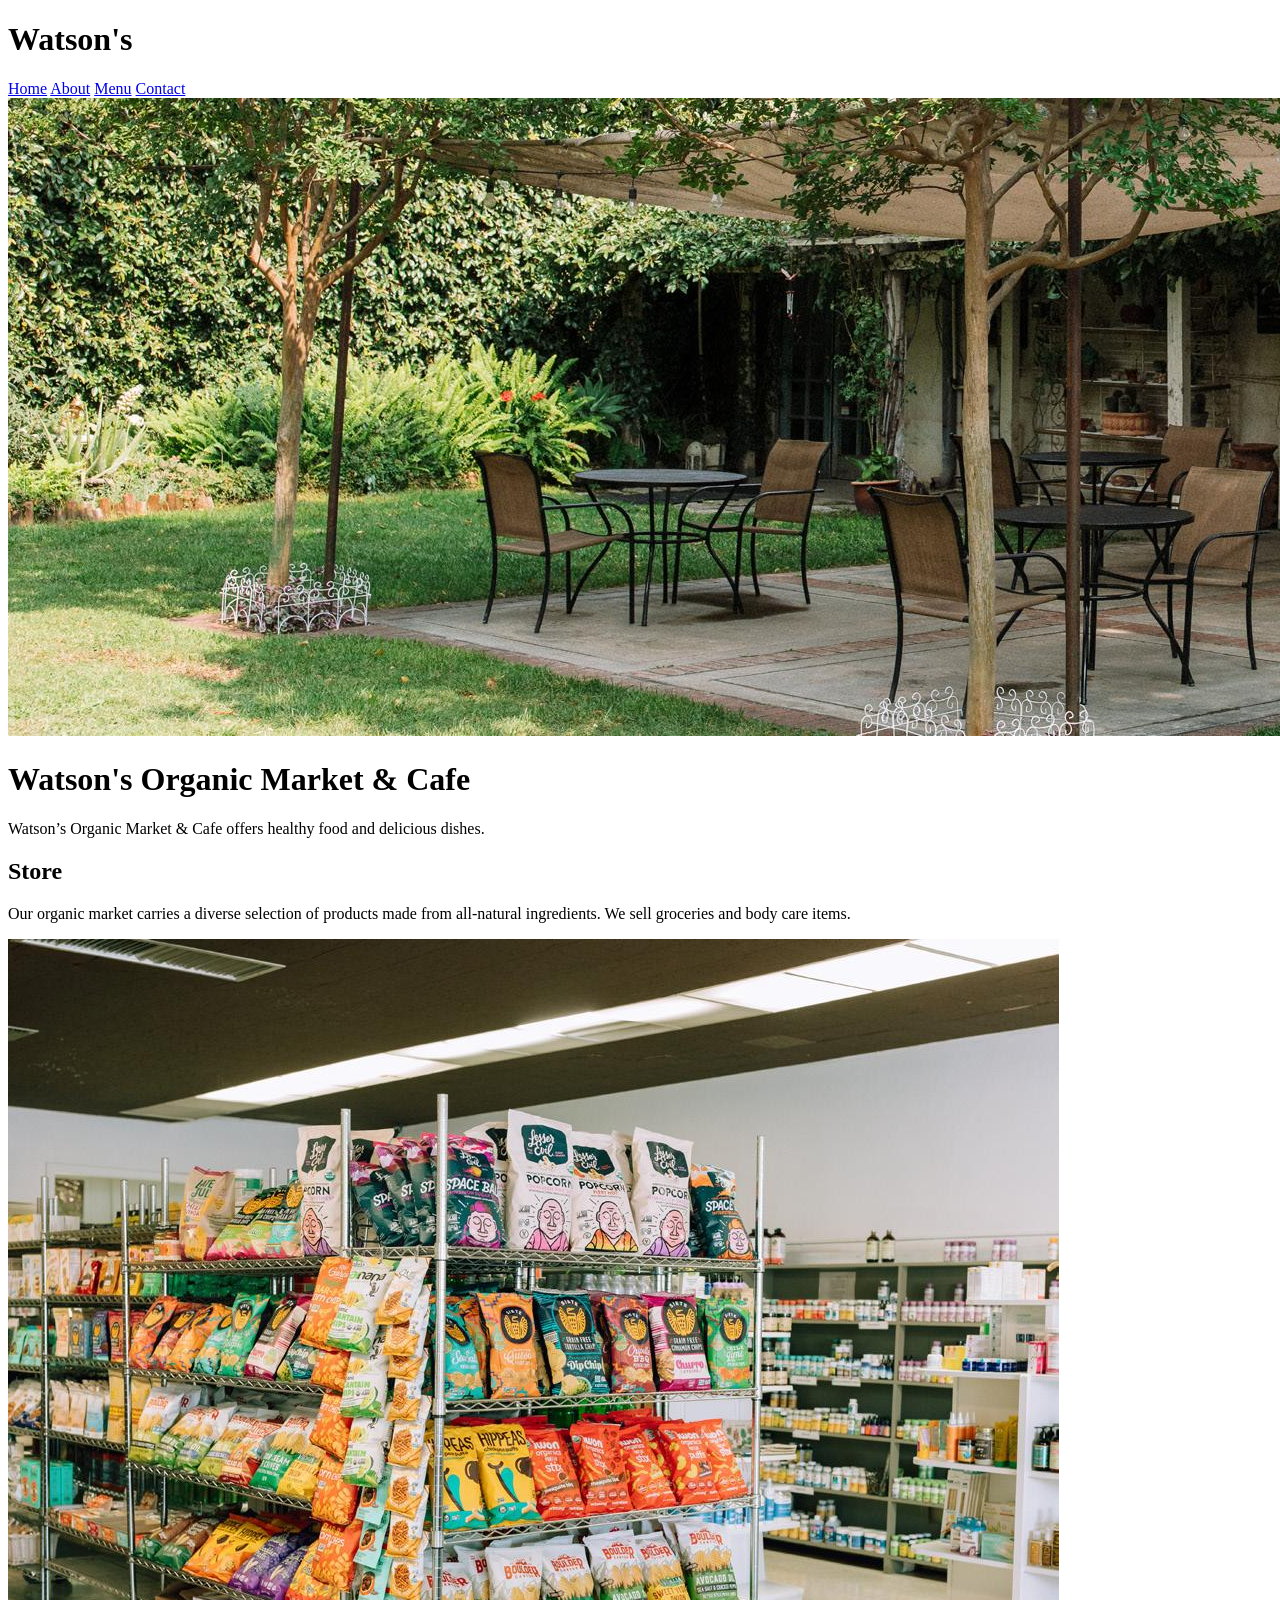
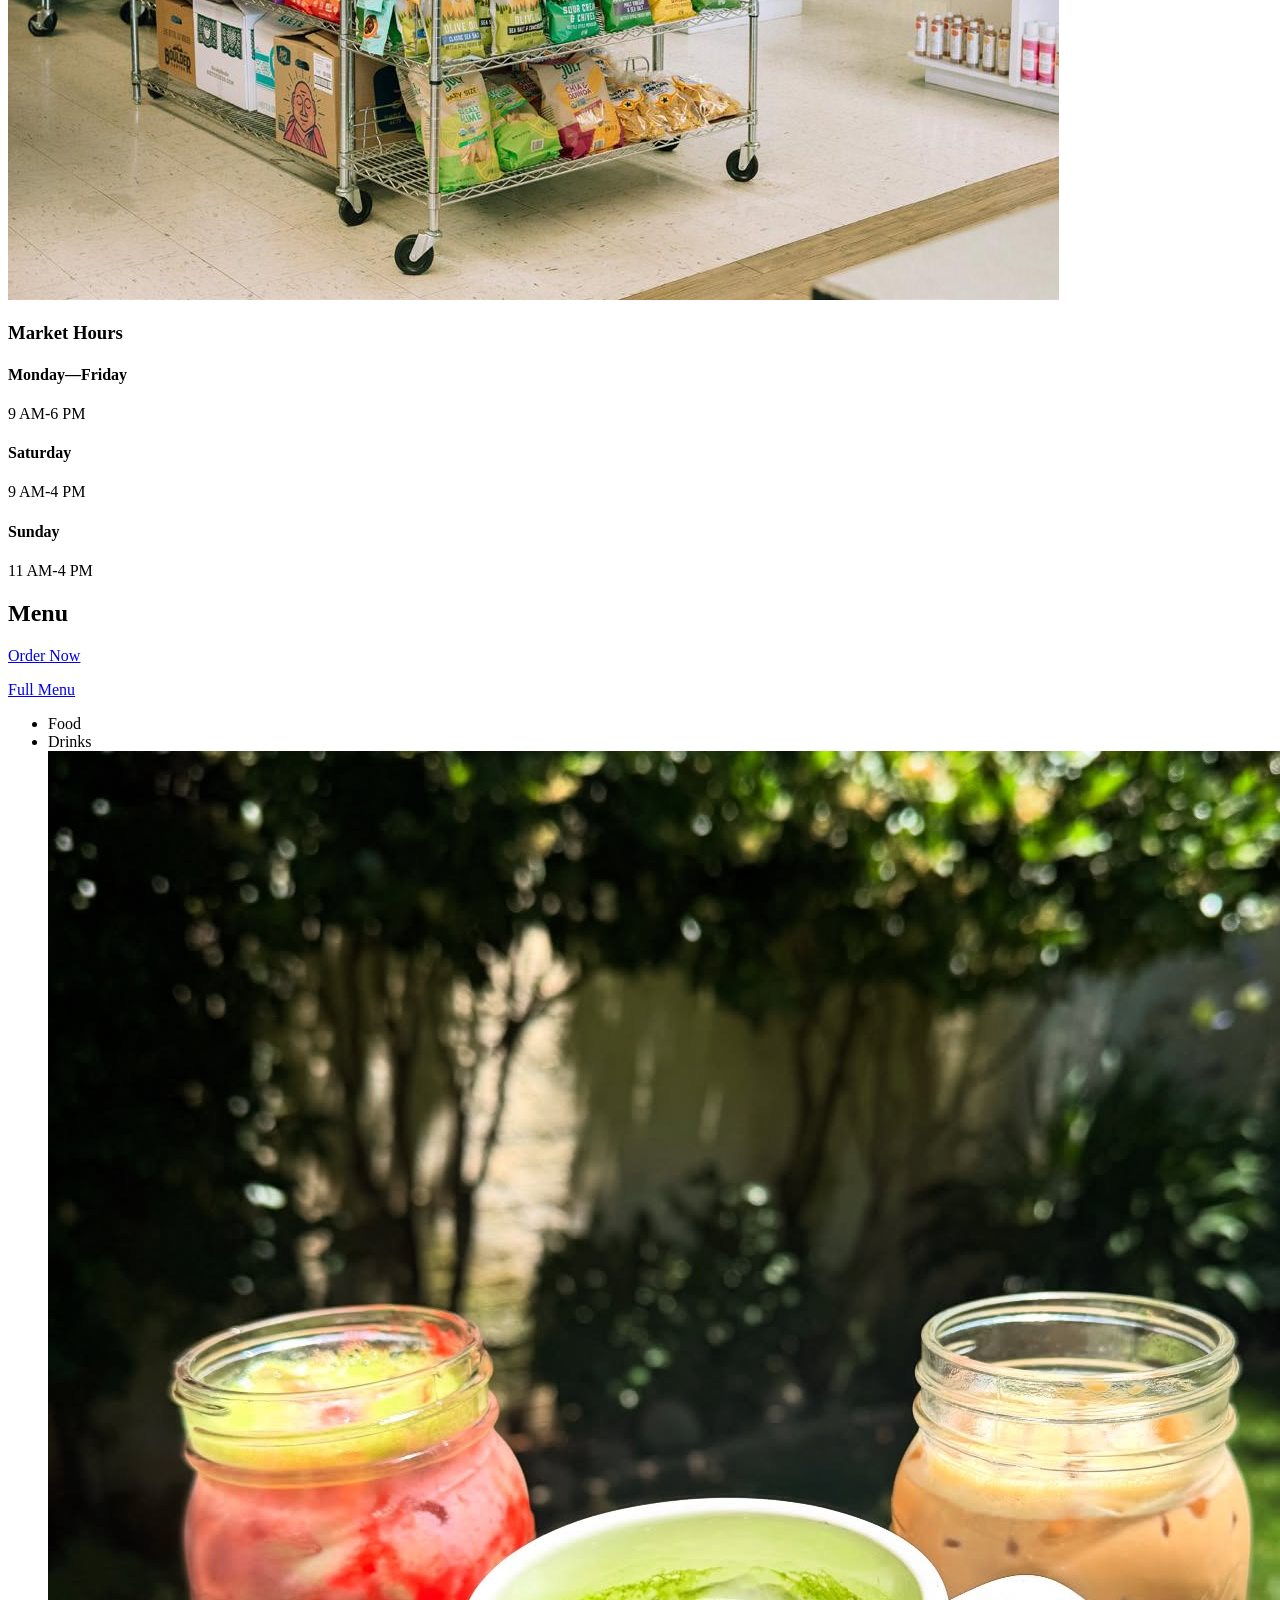
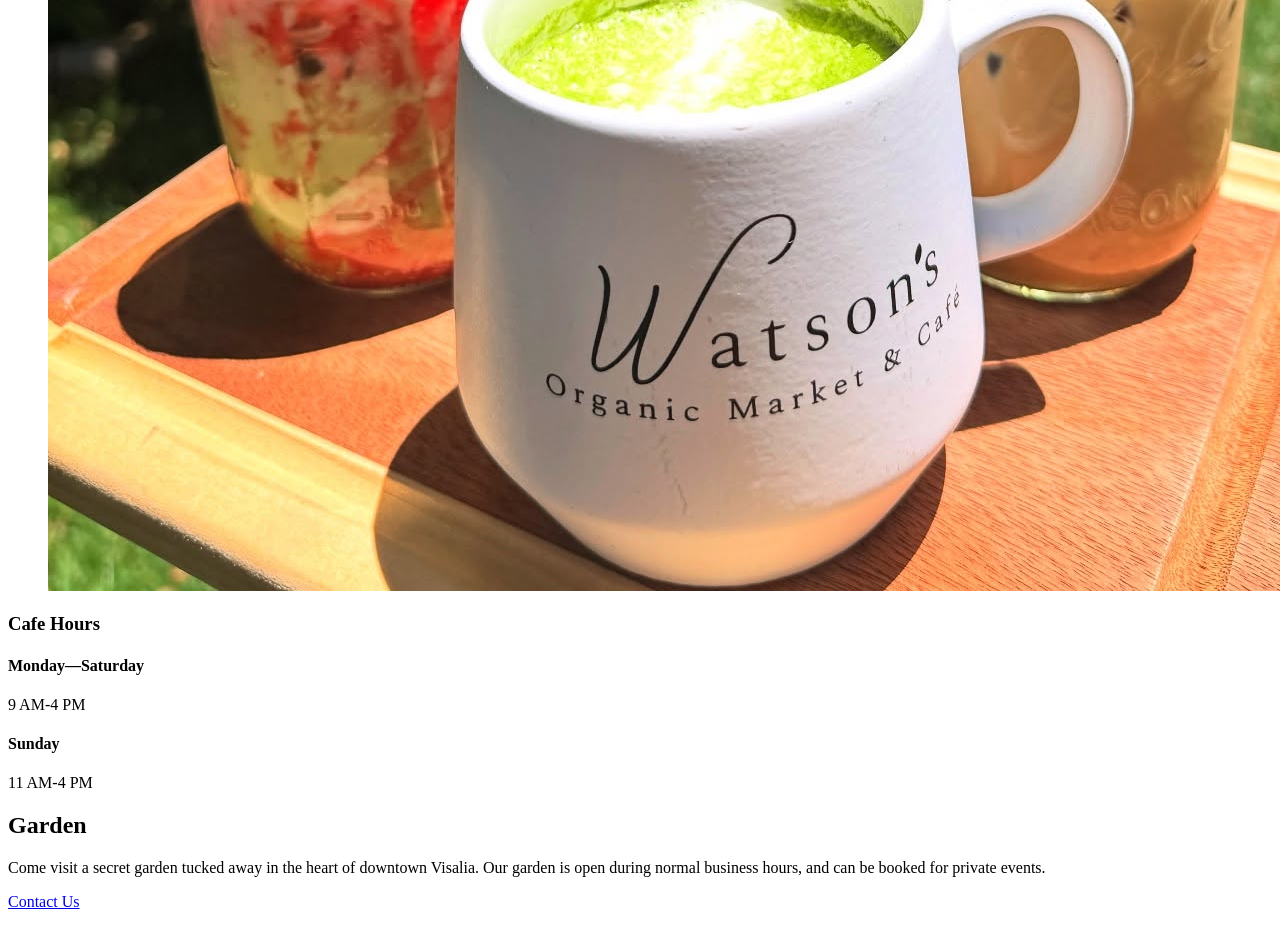
==== index.html @ 5d428610 "Initial upload of .html files and /images folder" ====
<!DOCTYPE html>
<html>

<head>
  <meta charset="UTF-8">
  <meta name="viewport" content="width=device-width, initial-scale=1.0">
  <title>Home | Watson's Organic Market & Cafe</title>
  <link rel="stylesheet" type="text/css" href="styles.css">
</head>

<body>
  <header>
    <h1 class="logo">Watson's</h1>
    <nav class="menu" aria-label="Main navigation">
      <a class="nav-item" href="index.html" aria-current="page">Home</a>
      <a class="nav-item" href="about.html">About</a>
      <a class="nav-item" href="menu.html">Menu</a>
      <a class="nav-item" href="contact.html">Contact</a>
    </nav>
    <!-- hero image -->
    <img src="images/garden.jpeg" alt="The garden at Watson's Organic Market & Cafe">
  </header>
  <main>
    <h1>Watson's Organic Market & Cafe</h1>
    <p>Watson’s Organic Market & Cafe offers healthy food and delicious dishes.</p>
    <h2>Store</h2>
    <p>Our organic market carries a diverse selection of products made from all-natural
      ingredients. We sell groceries and body care items.</p>
    <img src="images/market.jpeg" alt="Inside Watson's Organic Market">
    <h3>Market Hours</h3>
    <h4>Monday—Friday</h4>
    <p>9 AM-6 PM</p>
    <h4>Saturday</h4>
    <p>9 AM-4 PM</p>
    <h4>Sunday</h4>
    <p>11 AM-4 PM</p>
    <h2>Menu</h2>
    <p><a href="https://www.toasttab.com/local/order/watsons/r-368c5b5f-492b-4f40-b128-8e22a67a8523">Order Now</a></p>
    <!-- style order link as button -->
    <p><a href="menu.html">Full Menu</a></p>
    <ul>
      <li>Food</li>
      <li>Drinks</li>
      <img src="images/assorted-drinks.jpg" alt="Assorted drinks from Watson's">
    </ul>
    <h3>Cafe Hours</h3>
    <h4>Monday—Saturday</h4>
    <p>9 AM-4 PM</p>
    <h4>Sunday</h4>
    <p>11 AM-4 PM</p>
    <p></p>
    <h2>Garden</h2>
    <p>Come visit a secret garden tucked away in the heart of downtown Visalia. Our garden is open during normal business hours, and can be booked for private events.</p>
    <p><a href="contact.html">Contact Us</a></p>
  </main>
  <footer></footer>
</body>

</html>
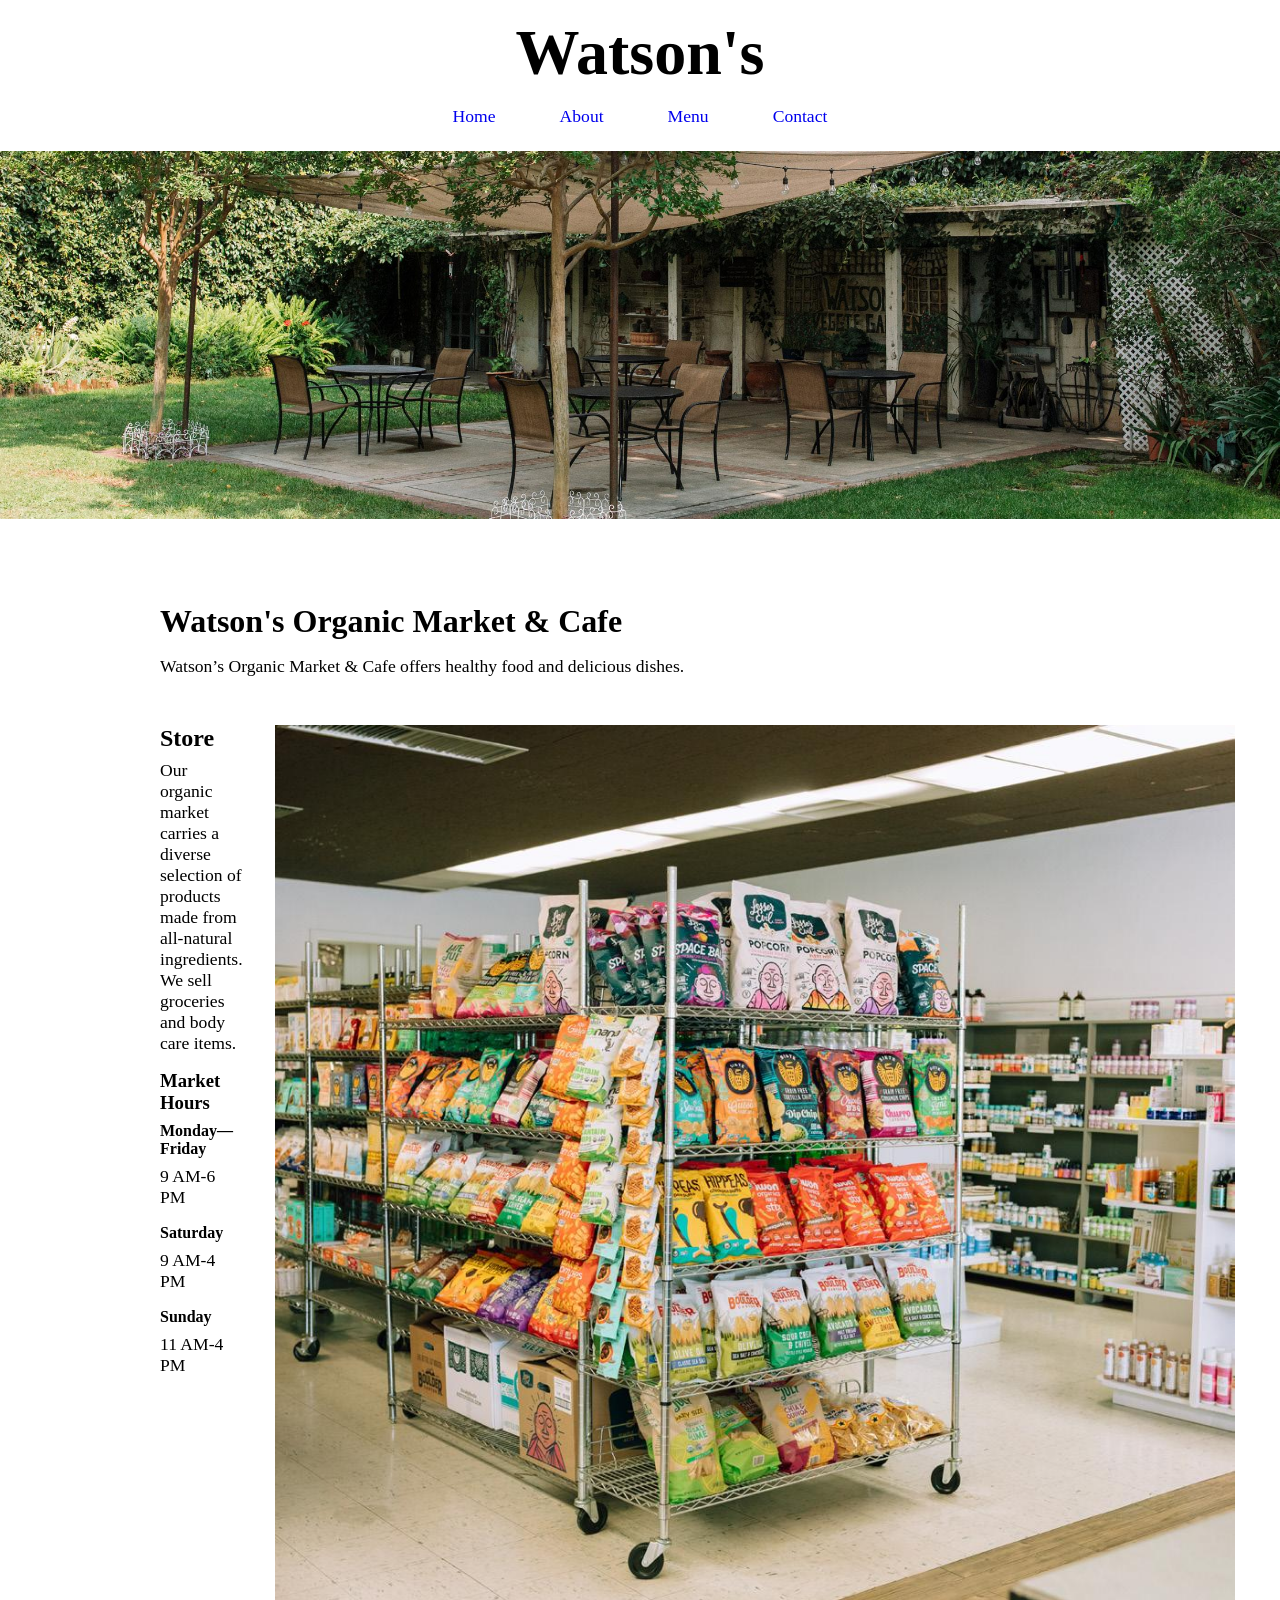
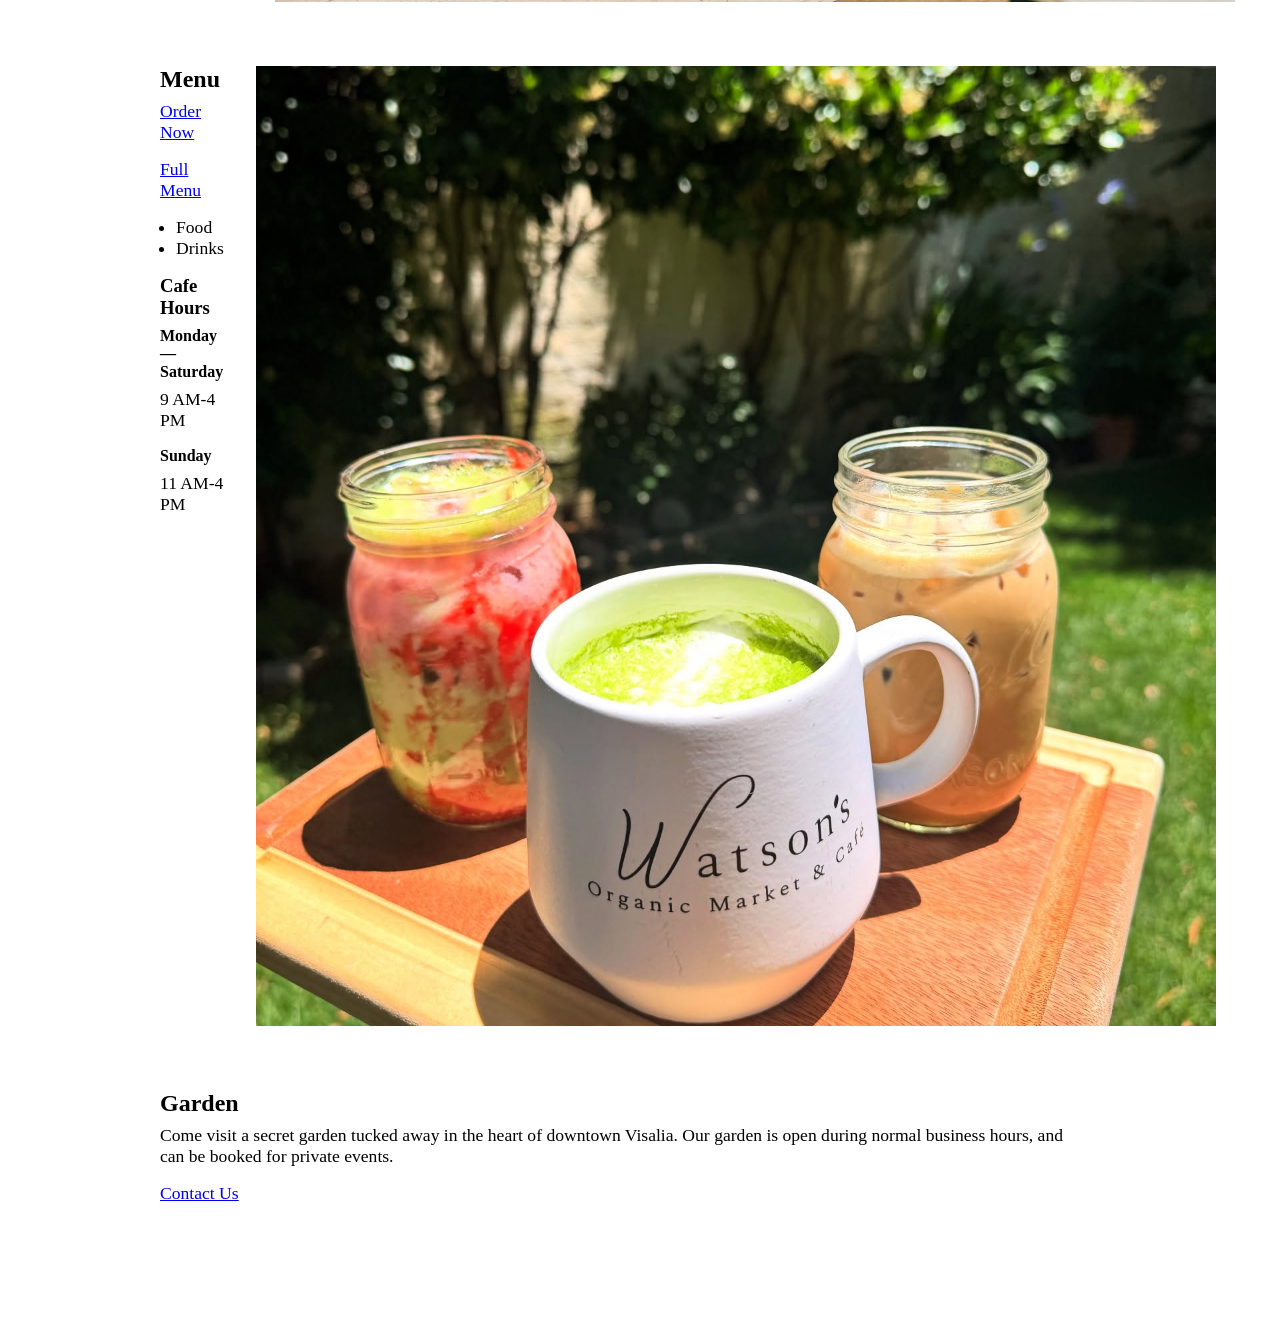
==== commit ecd5a3c4: "Updated .html files, uploaded initial .css styling" ====
--- a/index.html
+++ b/index.html
@@ -12,10 +12,12 @@
   <header>
     <h1 class="logo">Watson's</h1>
     <nav class="menu" aria-label="Main navigation">
-      <a class="nav-item" href="index.html" aria-current="page">Home</a>
-      <a class="nav-item" href="about.html">About</a>
-      <a class="nav-item" href="menu.html">Menu</a>
-      <a class="nav-item" href="contact.html">Contact</a>
+    <ul class="nav-list">
+      <li><a class="nav-item" href="index.html">Home</a></li>
+      <li><a class="nav-item" href="about.html">About</a></li>
+      <li><a class="nav-item" href="menu.html">Menu</a></li>
+      <li><a class="nav-item" href="contact.html" aria-current="page">Contact</a></li>
+    </ul>
     </nav>
     <!-- hero image -->
     <img src="images/garden.jpeg" alt="The garden at Watson's Organic Market & Cafe">
@@ -23,35 +25,46 @@
   <main>
     <h1>Watson's Organic Market & Cafe</h1>
     <p>Watson’s Organic Market & Cafe offers healthy food and delicious dishes.</p>
-    <h2>Store</h2>
-    <p>Our organic market carries a diverse selection of products made from all-natural
+    <section id="store">
+      <div class="card">
+        <h2>Store</h2>
+        <p>Our organic market carries a diverse selection of products made from all-natural
       ingredients. We sell groceries and body care items.</p>
-    <img src="images/market.jpeg" alt="Inside Watson's Organic Market">
-    <h3>Market Hours</h3>
-    <h4>Monday—Friday</h4>
-    <p>9 AM-6 PM</p>
-    <h4>Saturday</h4>
-    <p>9 AM-4 PM</p>
-    <h4>Sunday</h4>
-    <p>11 AM-4 PM</p>
-    <h2>Menu</h2>
-    <p><a href="https://www.toasttab.com/local/order/watsons/r-368c5b5f-492b-4f40-b128-8e22a67a8523">Order Now</a></p>
-    <!-- style order link as button -->
-    <p><a href="menu.html">Full Menu</a></p>
-    <ul>
-      <li>Food</li>
-      <li>Drinks</li>
+        <h3>Market Hours</h3>
+        <h4>Monday—Friday</h4>
+        <p>9 AM-6 PM</p>
+        <h4>Saturday</h4>
+        <p>9 AM-4 PM</p>
+        <h4>Sunday</h4>
+        <p>11 AM-4 PM</p>
+      </div>
+      <img src="images/market.jpeg" alt="Inside Watson's Organic Market">
+    </section>
+    <section id="menu">
+      <div class="card">
+        <h2>Menu</h2>
+        <p><a href="https://www.toasttab.com/local/order/watsons/r-368c5b5f-492b-4f40-b128-8e22a67a8523">Order Now</a></p>
+        <!-- style order link as button -->
+        <p><a href="menu.html">Full Menu</a></p>
+        <ul>
+          <li>Food</li>
+          <li>Drinks</li>
+        </ul>
+        <h3>Cafe Hours</h3>
+        <h4>Monday—Saturday</h4>
+        <p>9 AM-4 PM</p>
+        <h4>Sunday</h4>
+        <p>11 AM-4 PM</p>
+      </div>
       <img src="images/assorted-drinks.jpg" alt="Assorted drinks from Watson's">
-    </ul>
-    <h3>Cafe Hours</h3>
-    <h4>Monday—Saturday</h4>
-    <p>9 AM-4 PM</p>
-    <h4>Sunday</h4>
-    <p>11 AM-4 PM</p>
-    <p></p>
-    <h2>Garden</h2>
-    <p>Come visit a secret garden tucked away in the heart of downtown Visalia. Our garden is open during normal business hours, and can be booked for private events.</p>
-    <p><a href="contact.html">Contact Us</a></p>
+    </section>
+    <section id="garden">
+      <div class="card">
+        <h2>Garden</h2>
+        <p>Come visit a secret garden tucked away in the heart of downtown Visalia. Our garden is open during normal business hours, and can be booked for private events.</p>
+        <p><a href="contact.html">Contact Us</a></p>
+      </div>
+    </section>
   </main>
   <footer></footer>
 </body>
--- a/styles.css
+++ b/styles.css
@@ -0,0 +1,118 @@
+* {
+    margin: 0px;
+    padding: 0px;
+}
+
+main {
+    width: 75%;
+    margin: auto;
+    padding: 5rem;
+}
+
+nav {
+    padding: 0rem 0rem 0.5rem 0rem;
+}
+
+section {
+    display: flex;
+    padding: 2rem 0rem;
+}
+
+h1 {
+    padding: 0rem 0rem 1rem 0rem;
+}
+
+h2, h3, h4 {
+    padding: 0rem 0rem 0.5rem 0rem;
+}
+
+p, ul {
+    padding: 0rem 0rem 1rem 0rem;
+    font-size: 1.1rem;
+}
+
+ul {
+    padding: 0rem 0rem 1rem 1rem;
+}
+
+
+img {
+    width: 100%;
+}
+
+form {
+    padding: 0rem 0rem 1rem 0rem;
+}
+
+label {
+    display: block;
+    font-size: 1.1rem;
+}
+
+input, textarea {
+    margin: 0rem 0rem 0.5rem 0rem;
+}
+
+.logo {
+    text-align: center;
+    font-size: 4rem;
+    padding: 1rem 0rem 0rem 0rem;
+}
+
+.nav-list {
+    list-style-type: none;
+    display: flex;
+    justify-content: center;
+    padding: 1rem 0rem;
+    margin: auto;
+}
+
+.nav-list > ul > li {
+    
+    display: inline-block;
+    
+}
+
+.nav-list a {
+    padding: 1rem 2rem;
+    text-decoration: none;
+}
+
+.card {
+    width: 100%;
+    padding: 0rem 2rem 0rem 0rem;
+    
+}
+
+@media (max-width: 768px) {
+    
+    main {
+        padding: 4rem 0rem;
+    }
+    
+    header {
+        padding: 4rem 0rem 0rem 0rem;
+    }
+    
+    section {
+        padding: 0rem;
+        display: block;
+    }
+    
+    p, ul, label {
+        font-size: 1.25rem;
+    }
+    
+    img {
+        margin: 1rem 0rem;
+    }
+    
+    textarea {
+        width: 100%;
+    }
+    
+    .nav-list a {
+        padding: 0.5rem;
+        text-decoration: none;
+    }
+}
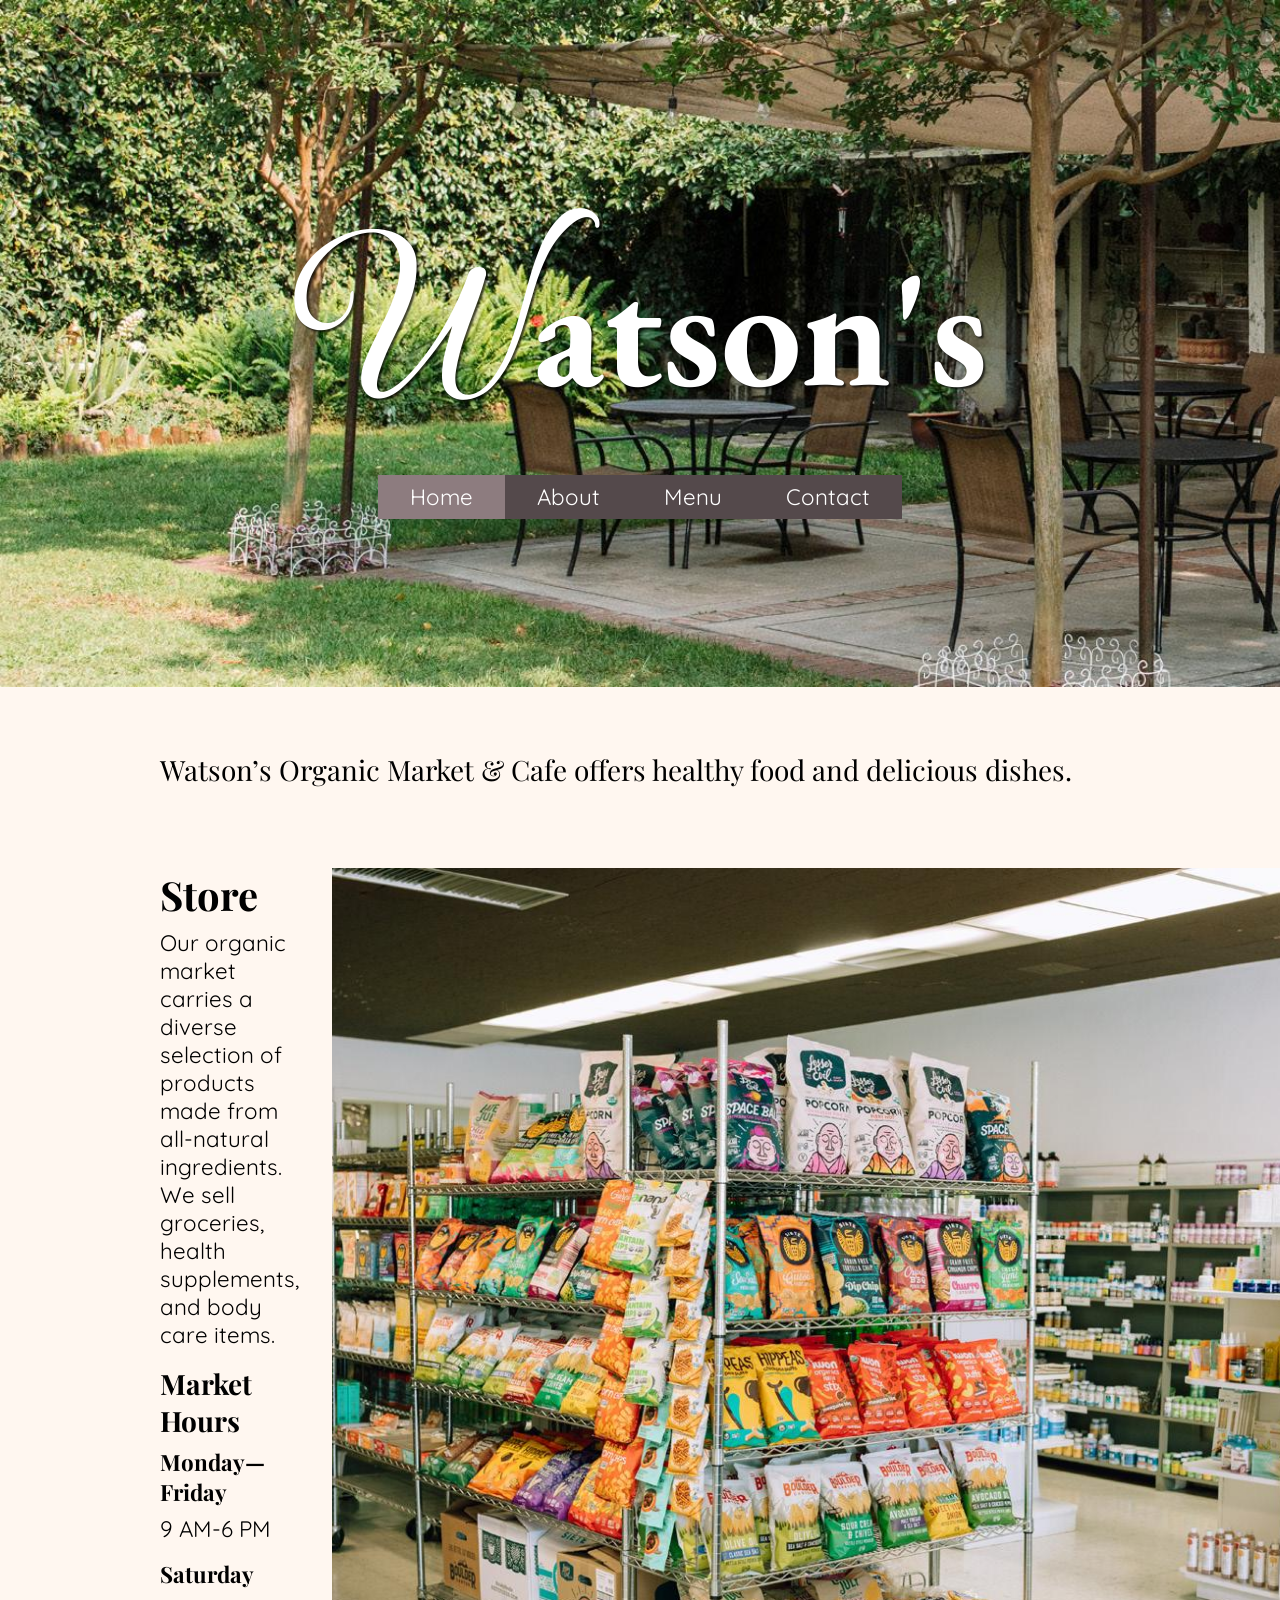
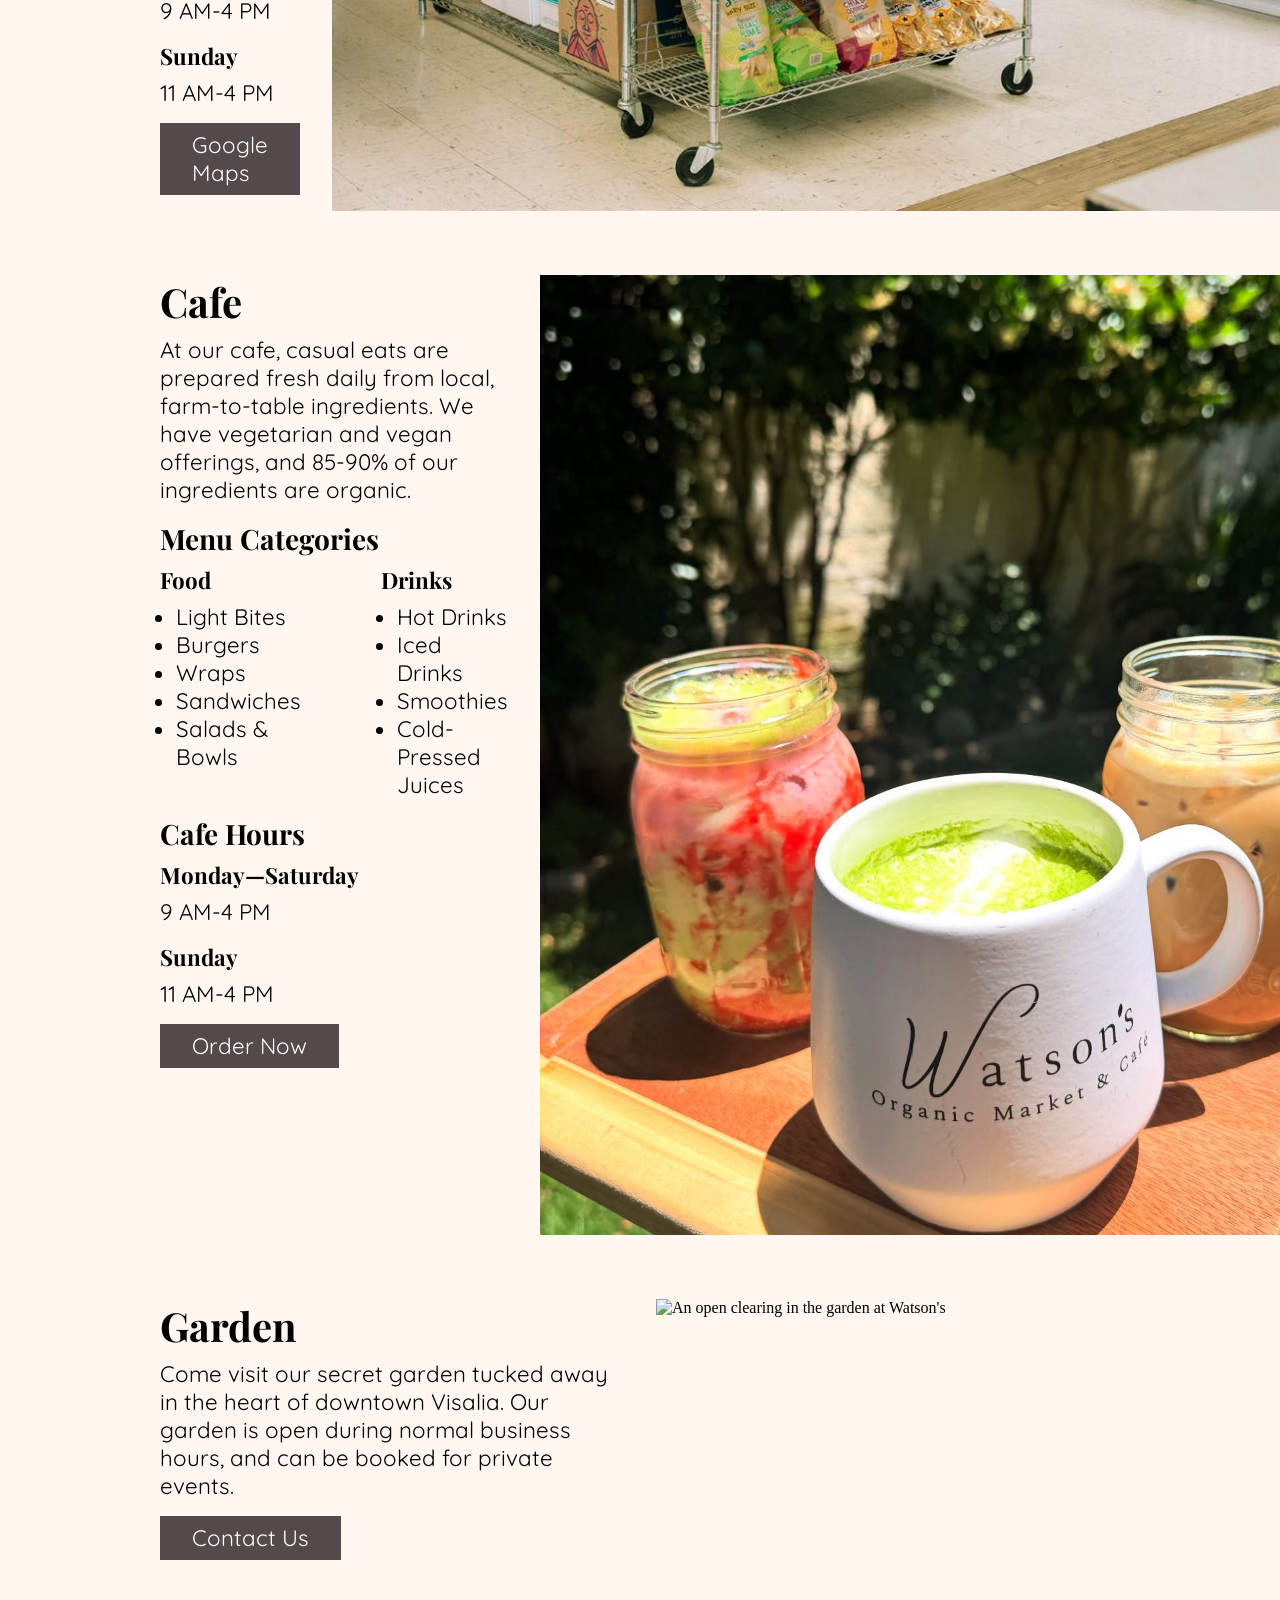
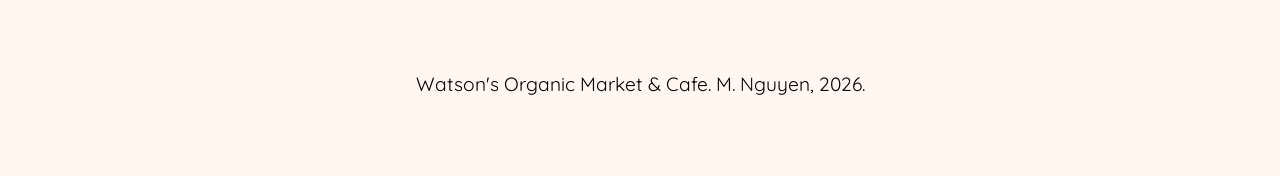
==== commit 2ddb6ba7: "Updated .html files and styles.css" ====
--- a/index.html
+++ b/index.html
@@ -1,35 +1,46 @@
 <!DOCTYPE html>
 <html>
-
+    
 <head>
   <meta charset="UTF-8">
   <meta name="viewport" content="width=device-width, initial-scale=1.0">
   <title>Home | Watson's Organic Market & Cafe</title>
   <link rel="stylesheet" type="text/css" href="styles.css">
+  <style>
+    @import url('https://fonts.googleapis.com/css2?family=EB+Garamond&family=Gwendolyn&family=Playfair+Display&family=Quicksand&display=swap');
+  </style>
 </head>
 
 <body>
   <header>
-    <h1 class="logo">Watson's</h1>
-    <nav class="menu" aria-label="Main navigation">
-    <ul class="nav-list">
-      <li><a class="nav-item" href="index.html">Home</a></li>
-      <li><a class="nav-item" href="about.html">About</a></li>
-      <li><a class="nav-item" href="menu.html">Menu</a></li>
-      <li><a class="nav-item" href="contact.html" aria-current="page">Contact</a></li>
-    </ul>
-    </nav>
-    <!-- hero image -->
-    <img src="images/garden.jpeg" alt="The garden at Watson's Organic Market & Cafe">
+    <img src="images/garden.jpeg" alt="The garden at Watson's Organic Market & Cafe" class="banner">
+    <div class="logo-nav">
+      <h1 class="logo"><a href="index.html">Watson's</a></h1>
+      <nav class="nav-bar" aria-label="Main navigation">
+        <button class="hamburger" id="hamburger" aria-label="Toggle menu">
+          <span></span>
+          <span></span>
+          <span></span>
+        </button>
+        <div class="nav-container">
+          <ul class="nav-list">
+            <li><a class="nav-item" href="index.html" aria-current="page">Home</a></li>
+            <li><a class="nav-item" href="about.html">About</a></li>
+            <li><a class="nav-item" href="menu.html">Menu</a></li>
+            <li><a class="nav-item" href="contact.html">Contact</a></li>
+          </ul>
+        </div>
+      </nav>
+    </div>
   </header>
   <main>
-    <h1>Watson's Organic Market & Cafe</h1>
-    <p>Watson’s Organic Market & Cafe offers healthy food and delicious dishes.</p>
+    <section>
+      <p class="tagline">Watson’s Organic Market & Cafe offers healthy food and delicious dishes.</p>
+    </section>
     <section id="store">
       <div class="card">
         <h2>Store</h2>
-        <p>Our organic market carries a diverse selection of products made from all-natural
-      ingredients. We sell groceries and body care items.</p>
+        <p>Our organic market carries a diverse selection of products made from all-natural ingredients. We sell groceries, health supplements, and body care items.</p>
         <h3>Market Hours</h3>
         <h4>Monday—Friday</h4>
         <p>9 AM-6 PM</p>
@@ -37,36 +48,58 @@
         <p>9 AM-4 PM</p>
         <h4>Sunday</h4>
         <p>11 AM-4 PM</p>
+        <p><a href="https://maps.app.goo.gl/6CdyqFtQwBKzvGSq5" class="link-btn">Google Maps</a></p>
       </div>
       <img src="images/market.jpeg" alt="Inside Watson's Organic Market">
     </section>
     <section id="menu">
       <div class="card">
-        <h2>Menu</h2>
-        <p><a href="https://www.toasttab.com/local/order/watsons/r-368c5b5f-492b-4f40-b128-8e22a67a8523">Order Now</a></p>
-        <!-- style order link as button -->
-        <p><a href="menu.html">Full Menu</a></p>
+        <h2>Cafe</h2>
+        <p>At our cafe, casual eats are prepared fresh daily from local, farm-to-table ingredients. We have vegetarian and vegan offerings, and 85-90% of our ingredients are organic.</p>
+        <h3>Menu Categories</h3>
+        <div class="food-drinks">
+        <div class="food">
+        <h4>Food</h4>
         <ul>
-          <li>Food</li>
-          <li>Drinks</li>
+          <li>Light Bites</li>
+          <li>Burgers</li>
+          <li>Wraps</li>
+          <li>Sandwiches</li>
+          <li>Salads & Bowls</li>
         </ul>
+        </div>
+        <div class="drinks">
+        <h4>Drinks</h4>
+        <ul>
+          <li>Hot Drinks</li>
+          <li>Iced Drinks</li>
+          <li>Smoothies</li>
+          <li>Cold-Pressed Juices</li>
+        </ul>
+        </div>
+        </div>
         <h3>Cafe Hours</h3>
         <h4>Monday—Saturday</h4>
         <p>9 AM-4 PM</p>
         <h4>Sunday</h4>
         <p>11 AM-4 PM</p>
+        <p><a href="https://www.toasttab.com/local/order/watsons/r-368c5b5f-492b-4f40-b128-8e22a67a8523" class="link-btn">Order Now</a></p>
       </div>
       <img src="images/assorted-drinks.jpg" alt="Assorted drinks from Watson's">
     </section>
     <section id="garden">
       <div class="card">
         <h2>Garden</h2>
-        <p>Come visit a secret garden tucked away in the heart of downtown Visalia. Our garden is open during normal business hours, and can be booked for private events.</p>
-        <p><a href="contact.html">Contact Us</a></p>
+        <p>Come visit our secret garden tucked away in the heart of downtown Visalia. Our garden is open during normal business hours, and can be booked for private events.</p>
+        <p><a href="contact.html" class="link-btn">Contact Us</a></p>
       </div>
+      <img src="images/open-garden.jpg" alt="An open clearing in the garden at Watson's">
     </section>
   </main>
-  <footer></footer>
+  <footer>
+    <p class="end-text">Watson's Organic Market & Cafe. M. Nguyen, 2026.</p>
+  </footer>
+  <script src="script.js"></script>
 </body>
 
 </html>
--- a/styles.css
+++ b/styles.css
@@ -1,118 +1,401 @@
+.eb-garamond {
+  font-family: "EB Garamond", serif;
+  font-optical-sizing: auto;
+  font-weight: 400;
+  font-style: normal;
+}
+
+.gwendolyn-regular {
+  font-family: "Gwendolyn", cursive;
+  font-weight: 400;
+  font-style: normal;
+}
+
+.playfair-display {
+  font-family: "Playfair Display", serif;
+  font-optical-sizing: auto;
+  font-weight: 400;
+  font-style: normal;
+}
+
+.quicksand {
+  font-family: "Quicksand", sans-serif;
+  font-optical-sizing: auto;
+  font-weight: 300;
+  font-style: normal;
+}
+
 * {
-    margin: 0px;
-    padding: 0px;
+  margin: 0px;
+  padding: 0px;
+}
+
+html {
+  background: #fff7f0;
+}
+
+header {
+  background: url("images/garden.jpeg") 0 0/cover;
+  padding: 10rem;
 }
 
 main {
-    width: 75%;
-    margin: auto;
-    padding: 5rem;
-}
-
-nav {
-    padding: 0rem 0rem 0.5rem 0rem;
+  width: 75%;
+  margin: auto;
+  padding: 2rem 5rem 4rem 5rem;
+  transition: all 0.3s ease;
 }
 
 section {
+  padding: 2rem 0rem;
+  display: flex;
+  justify-content: space-between;
+}
+
+footer {
+    padding-bottom: 4rem;
+    text-align: center;
+}
+
+h1 {
+  /* used for site title logo */
+  text-align: center;
+  font-family: EB Garamond;
+  font-size: 6rem;
+  color: #ffffff;
+  text-shadow: 2px 2px 2px rgba(0, 0, 0, 0.7);
+}
+
+h1::first-letter {
+  /* styles first letter in logo */
+  font-family: Gwendolyn;
+  font-size: 10rem;
+}
+
+h2 {
+  font-size: 2.5rem;
+}
+
+h3 {
+  font-size: 1.75rem;
+}
+
+h4 {
+  font-size: 1.4rem;
+}
+
+h2, h3, h4 {
+  padding-bottom: 0.5rem;
+  font-family: Playfair Display;
+}
+
+p {
+  font-size: 1.4rem;
+}
+
+p, ul {
+  padding-bottom: 1rem;
+  font-size: 1.4rem;
+  font-family: Quicksand;
+}
+
+ul {
+  padding: 0rem 0rem 1rem 1rem;
+}
+
+img {
+  width: 100%;
+  object-fit: cover;
+}
+
+form {
+  padding-bottom: 1rem;
+}
+
+label {
+  display: block;
+  font-size: 1.25rem;
+  font-family: Quicksand;
+}
+
+input, textarea {
+  margin-bottom: 0.5rem;
+  font-size: 1.25rem;
+  font-family: Quicksand;
+}
+
+.banner {
+  /* hides alternate version of banner image by default */
+  display: none;
+}
+
+.logo a {
+  text-decoration: none;
+  color: inherit;
+}
+
+.hamburger {
+  /* hides hamburger controls by default */
+  display: none;
+  background: none;
+  border: none;
+  cursor: pointer;
+  padding: 3rem 3rem 0rem 0rem;
+  z-index: 1000;
+  float: right;
+}
+
+.hamburger span {
+  /* styles bars of hamburger icon */
+  display: block;
+  width: 25px;
+  height: 3px;
+  background: #54494b;
+  margin: 5px 0;
+  transition: all 0.3s ease;
+}
+
+.hamburger:hover span {
+  background: #c0df85;
+}
+
+.hamburger:active span {
+  background: #a2cf49;
+}
+
+.nav-list {
+  /* styles area of links in nav for spacing */
+  list-style-type: none;
+  display: flex;
+  justify-content: center;
+  padding: 1rem 0rem;
+  margin: auto;
+}
+
+.nav-list > ul > li {
+  display: inline-block;
+}
+
+.nav-list a {
+  /* styles navigation links */
+  padding: 0.5rem 2rem;
+  text-decoration: none;
+  background: #54494b;
+  color: #ffffff;
+  transition: all 0.3s ease;
+}
+
+.nav-list a[aria-current="page"] {
+  background: #8d7c7f;
+}
+
+.nav-list a:hover,
+.nav-list a[aria-current="page"]:hover {
+  background: #c0df85;
+  color: #000000;
+}
+
+.nav-list a:focus,
+.nav-list a[aria-current="page"]:focus {
+  outline: 4px solid #fff7f0;
+  outline-offset: -3px;
+}
+
+.nav-list a:active,
+.nav-list a[aria-current="page"]:active {
+  background: #a2cf49;
+  outline: 4px solid #fff7f0;
+  outline-offset: -3px;
+}
+
+.link-btn {
+  /* styles links as buttons */
+  padding: 0.5rem 2rem;
+  display: inline-block;
+  text-decoration: none;
+  background: #54494b;
+  color: #ffffff;
+  font-family: Quicksand;
+  transition: all 0.3s ease;
+}
+
+.link-btn:hover {
+  background: #c0df85;
+  color: #000000;
+}
+
+.link-btn:focus {
+  outline: 4px solid #fff7f0;
+  outline-offset: -3px;
+}
+
+.link-btn:active {
+  background: #a2cf49;
+  outline: 4px solid #fff7f0;
+  outline-offset: -3px;
+}
+
+.card {
+  /* grouped text */
+  width: 100%;
+  padding: 0rem 2rem 0rem 0rem;
+}
+
+.tagline {
+  /* tagline on home page */
+  font-size: 1.75rem;
+  font-family: Playfair Display;
+}
+
+.end-text {
+  /* text in footer */
+  font-size: 1.2rem;
+}
+
+.food-drinks {
+  /* side-by-side display of menu categories */
+  display: flex;
+}
+
+.drinks {
+  padding-left: 5rem;
+}
+
+.contact {
+  list-style-type: none;
+}
+
+.contact > li {
+  margin-left: -1rem;
+}
+
+@media (max-width: 710px) {
+/* mobile design */
+  header {
+    padding: 0;
+    display: grid;
+    background-image: none;
+  }
+
+  main {
+    padding: 1rem 0rem;
+  }
+
+  main.active {
+    /* slides page content down to accommodate for hamburger menu opening */
+    padding-top: 17rem;
+  }
+
+  section {
+    padding: 0rem;
+    display: block;
+  }
+  
+  footer {
+    padding: 0rem 2rem 1.5rem 2rem;
+  }
+  
+  h1 {
+    padding: 1rem 0rem 0rem 0rem;
+    font-family: Playfair Display;
+    font-size: 3rem;
+    color: #000000;
+    text-shadow: none;
+  }
+  
+  h1::first-letter {
+    font-size: 6rem;
+  }
+
+  p, ul, label {
+    font-size: 1.25rem;
+  }
+
+  img {
+    margin: 1rem 0rem;
+  }
+
+  textarea {
+    width: 100%;
+  }
+
+  .banner {
+    /* alternate version of banner above logo and nav rather than behind */
+    display: block;
+    margin: 0;
+    grid-row: -1;
+    height: 30vh;
+  }
+
+  .logo-nav {
     display: flex;
-    padding: 2rem 0rem;
-}
-
-h1 {
-    padding: 0rem 0rem 1rem 0rem;
-}
-
-h2, h3, h4 {
-    padding: 0rem 0rem 0.5rem 0rem;
-}
-
-p, ul {
-    padding: 0rem 0rem 1rem 0rem;
+    justify-content: space-between;
+  }
+
+  .logo {
+    padding-left: 3rem;
+  }
+
+  .hamburger {
+    /* shows hamburger button */
+    display: block;
+  }
+
+  .nav-list {
+    /* hides navigation menu by default */
+    display: none;
+    flex-direction: column;
+    width: 100%;
+    position: absolute;
+    top: 42.5vh;
+    left: 0px;
+    transition: all 0.3s ease;
+    text-align: center;
+  }
+
+  .nav-list.active {
+    /* displays navigation menu */
+    display: flex;
+    transition: all 0.3s ease;
+  }
+
+  .nav-list li {
+    background: #54494b;
+    padding: 0rem;
+    transition: all 0.3s ease;
+  }
+
+  .nav-list a {
+    padding: 1rem 1rem;
+    background: none;
+  }
+  
+  .nav-item {
+    display: inline-block;
+    width: 95%;
+  }
+  
+  .end-text {
     font-size: 1.1rem;
-}
-
-ul {
-    padding: 0rem 0rem 1rem 1rem;
-}
-
-
-img {
-    width: 100%;
-}
-
-form {
-    padding: 0rem 0rem 1rem 0rem;
-}
-
-label {
+  }
+  
+  .food-drinks {
+    /* removes inline display of menu categories for mobile */
     display: block;
-    font-size: 1.1rem;
-}
-
-input, textarea {
-    margin: 0rem 0rem 0.5rem 0rem;
-}
-
-.logo {
-    text-align: center;
-    font-size: 4rem;
-    padding: 1rem 0rem 0rem 0rem;
-}
-
-.nav-list {
-    list-style-type: none;
-    display: flex;
-    justify-content: center;
-    padding: 1rem 0rem;
-    margin: auto;
-}
-
-.nav-list > ul > li {
-    
-    display: inline-block;
-    
-}
-
-.nav-list a {
-    padding: 1rem 2rem;
-    text-decoration: none;
-}
-
-.card {
-    width: 100%;
-    padding: 0rem 2rem 0rem 0rem;
-    
-}
-
-@media (max-width: 768px) {
-    
-    main {
-        padding: 4rem 0rem;
-    }
-    
-    header {
-        padding: 4rem 0rem 0rem 0rem;
-    }
-    
-    section {
-        padding: 0rem;
-        display: block;
-    }
-    
-    p, ul, label {
-        font-size: 1.25rem;
-    }
-    
-    img {
-        margin: 1rem 0rem;
-    }
-    
-    textarea {
-        width: 100%;
-    }
-    
-    .nav-list a {
-        padding: 0.5rem;
-        text-decoration: none;
-    }
+  }
+  
+  .drinks {
+    padding: 0rem;
+  }
+}
+
+@media (min-width: 860px) {
+/* enlarged site title logo for desktops (logo has three breakpoints for mobile, tablet, and desktop) */
+  h1 {
+    font-size: 10rem;
+  }
+  
+  h1::first-letter {
+    font-size: 16rem;
+  }
 }
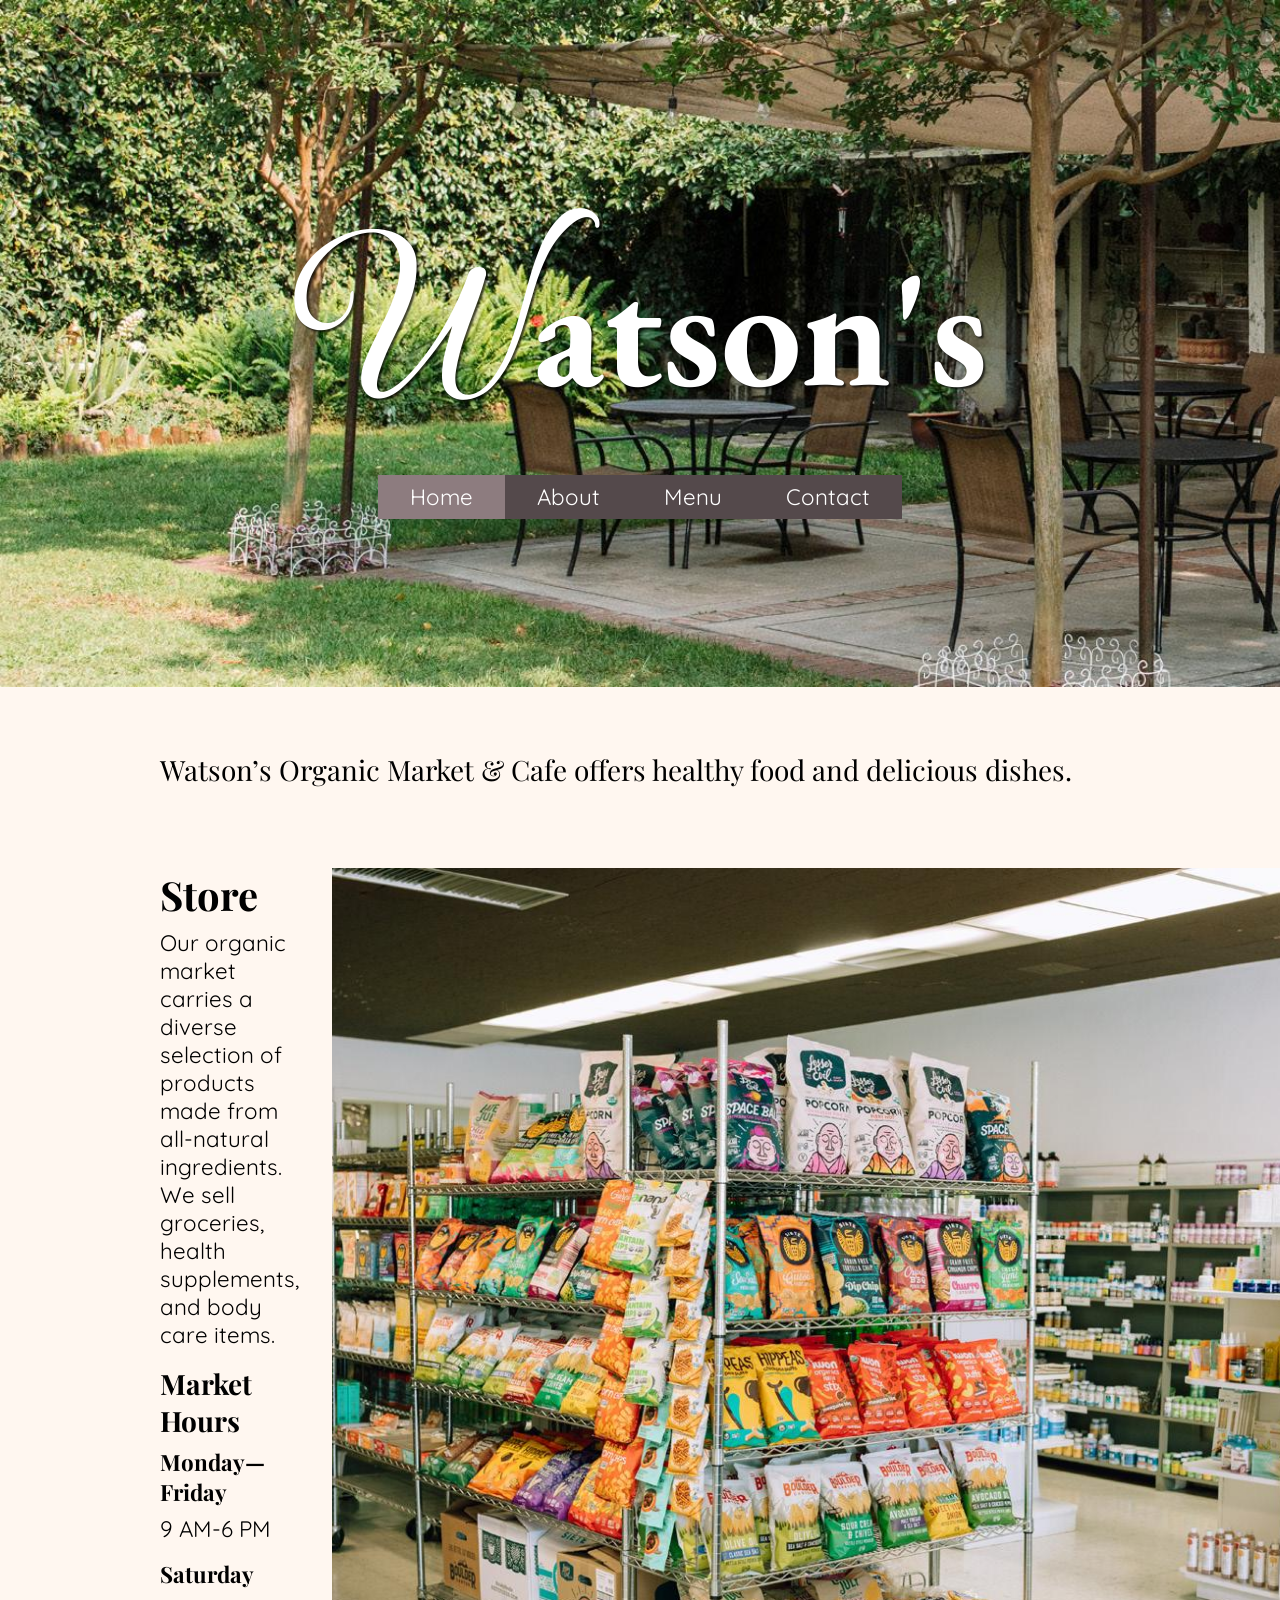
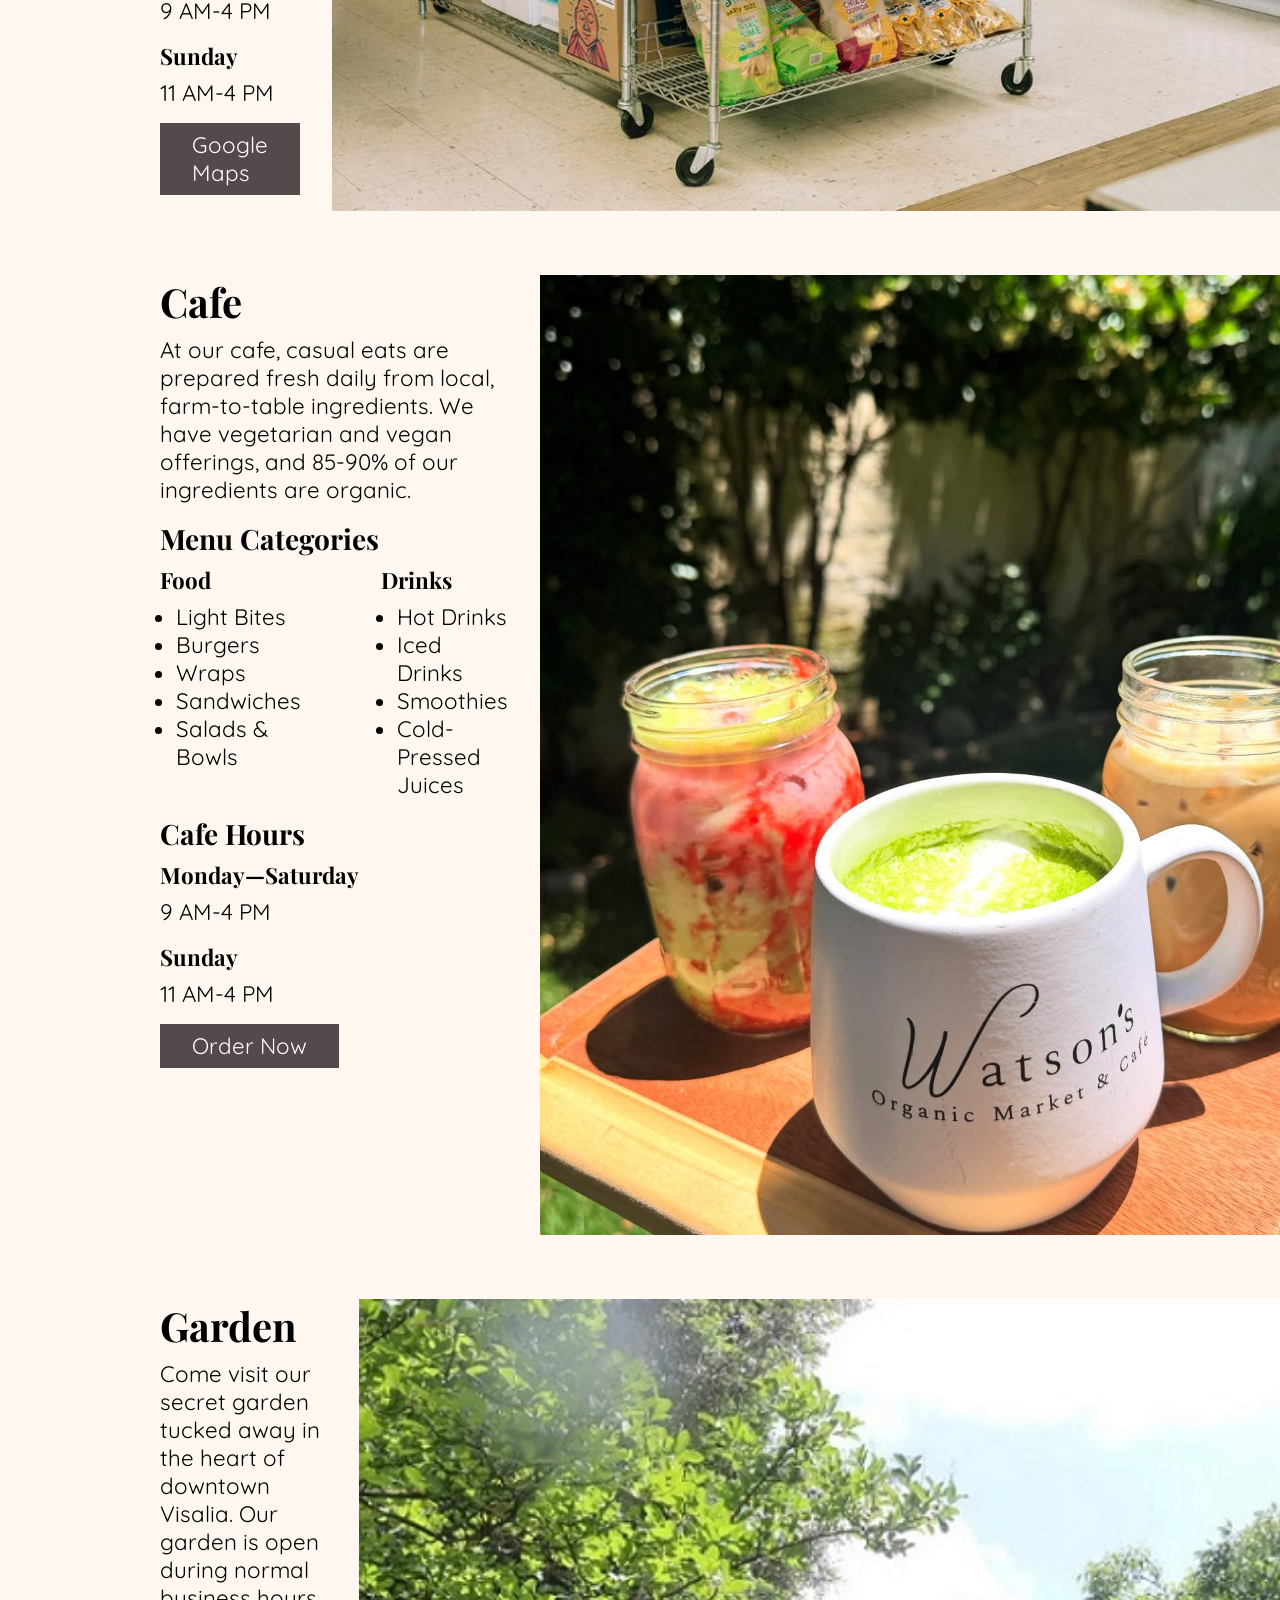
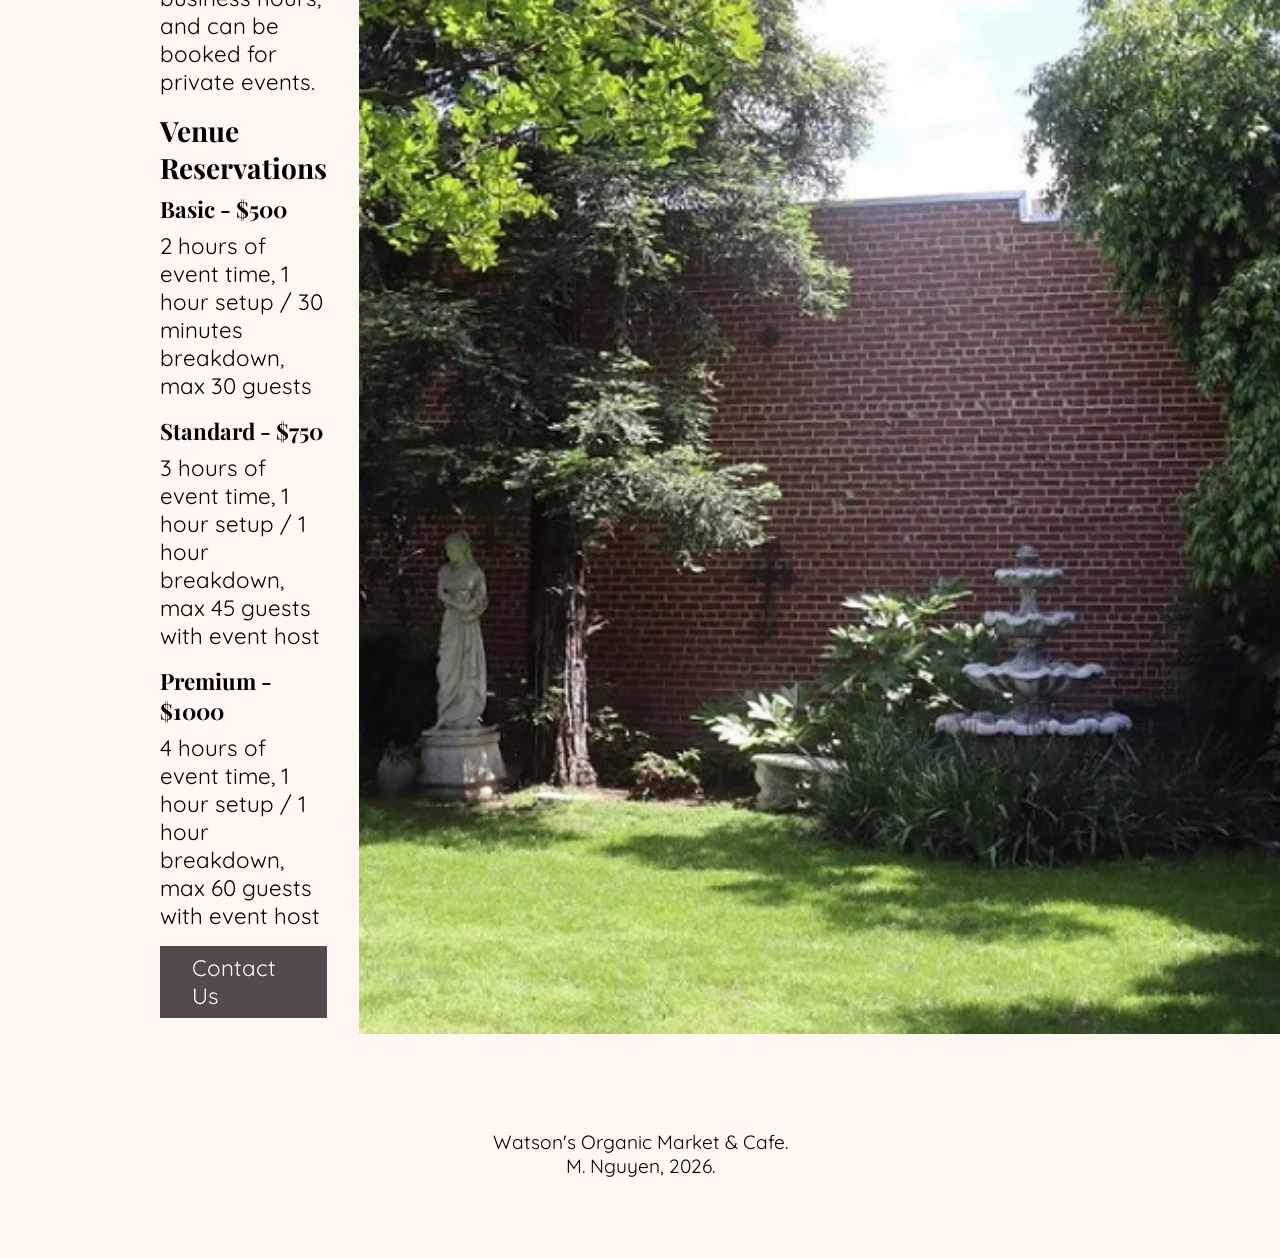
==== commit ac793eaf: "Add files via upload" ====
--- a/index.html
+++ b/index.html
@@ -85,19 +85,32 @@
         <p>11 AM-4 PM</p>
         <p><a href="https://www.toasttab.com/local/order/watsons/r-368c5b5f-492b-4f40-b128-8e22a67a8523" class="link-btn">Order Now</a></p>
       </div>
-      <img src="images/assorted-drinks.jpg" alt="Assorted drinks from Watson's">
+	  <!--<picture>
+	    <source media="(min-width: 860px)" srcset="images/assorted-drinks.jpg" alt="Assorted drinks from Watson's" width="auto">
+	    <source media="(min-width: 710px)" srcset="images/food-spread.jpg" alt="Wraps, sandwiches, bagels, and iced drinks from Watson's">
+	  </picture>-->
+	    <img src="images/assorted-drinks.jpg" alt="Assorted drinks from Watson's">
+	  
+      
     </section>
     <section id="garden">
       <div class="card">
         <h2>Garden</h2>
         <p>Come visit our secret garden tucked away in the heart of downtown Visalia. Our garden is open during normal business hours, and can be booked for private events.</p>
+		<h3>Venue Reservations</h3>
+		<h4>Basic - $500</h4>
+		<p>2 hours of event time, 1 hour setup / 30 minutes breakdown, max 30 guests</p>
+		<h4>Standard - $750</h4>
+		<p>3 hours of event time, 1 hour setup / 1 hour breakdown, max 45 guests with event host</p>
+		<h4> Premium - $1000</h4>
+		<p>4 hours of event time, 1 hour setup / 1 hour breakdown, max 60 guests with event host</p>
         <p><a href="contact.html" class="link-btn">Contact Us</a></p>
       </div>
       <img src="images/open-garden.jpg" alt="An open clearing in the garden at Watson's">
     </section>
   </main>
   <footer>
-    <p class="end-text">Watson's Organic Market & Cafe. M. Nguyen, 2026.</p>
+    <p class="end-text">Watson's Organic Market & Cafe.<br />M. Nguyen, 2026.</p>
   </footer>
   <script src="script.js"></script>
 </body>
